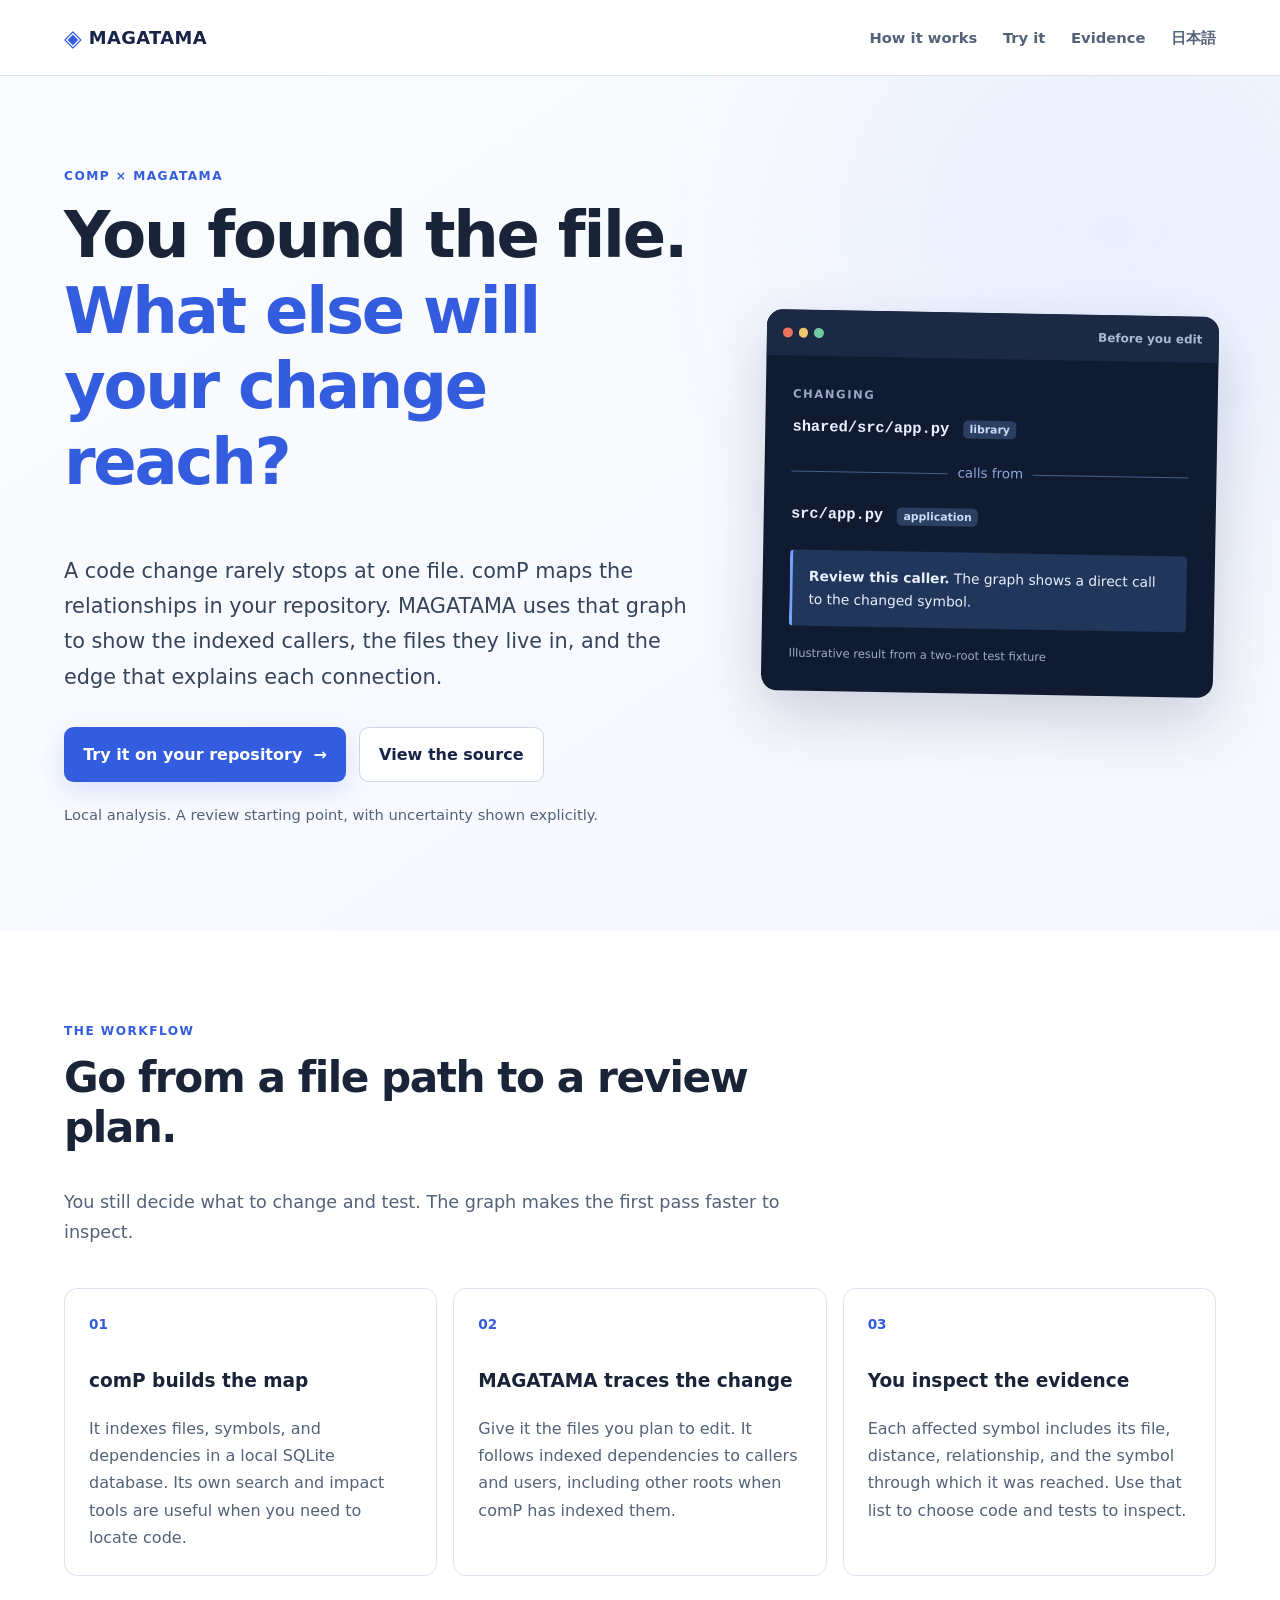
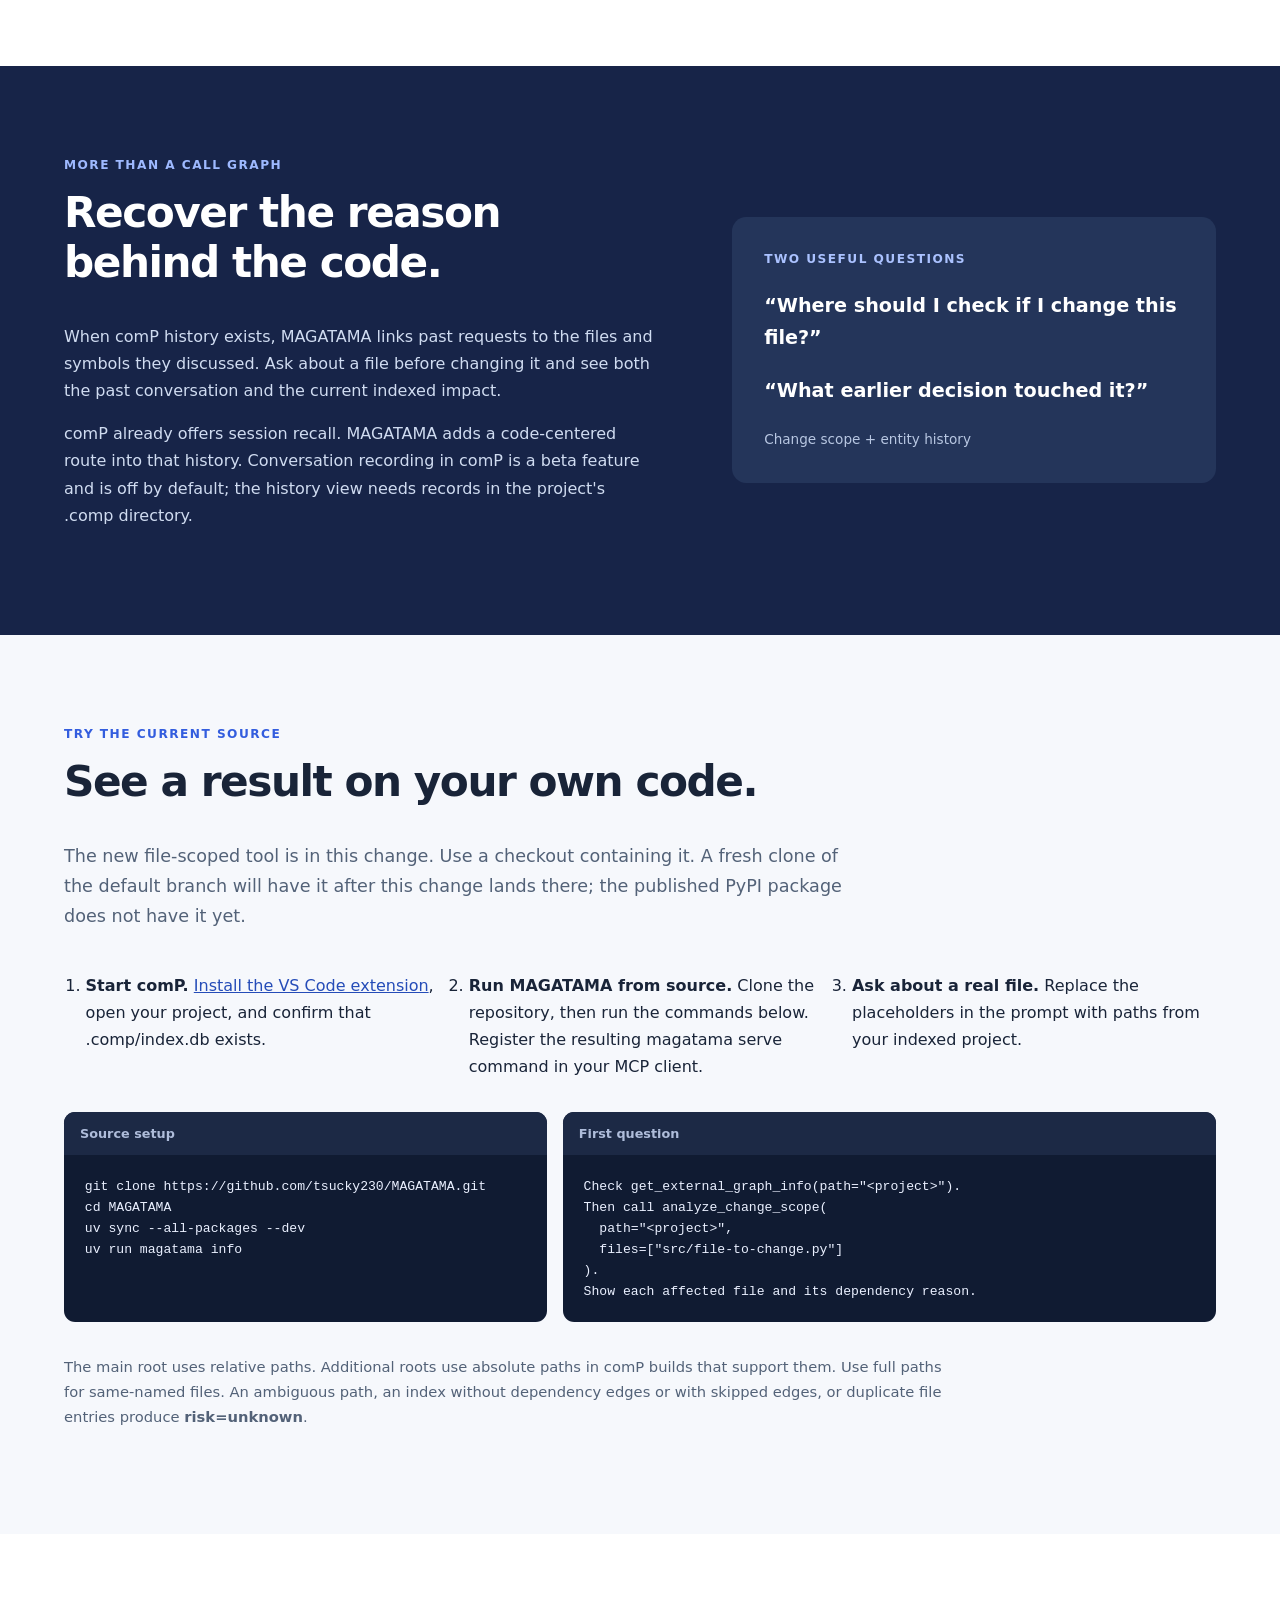
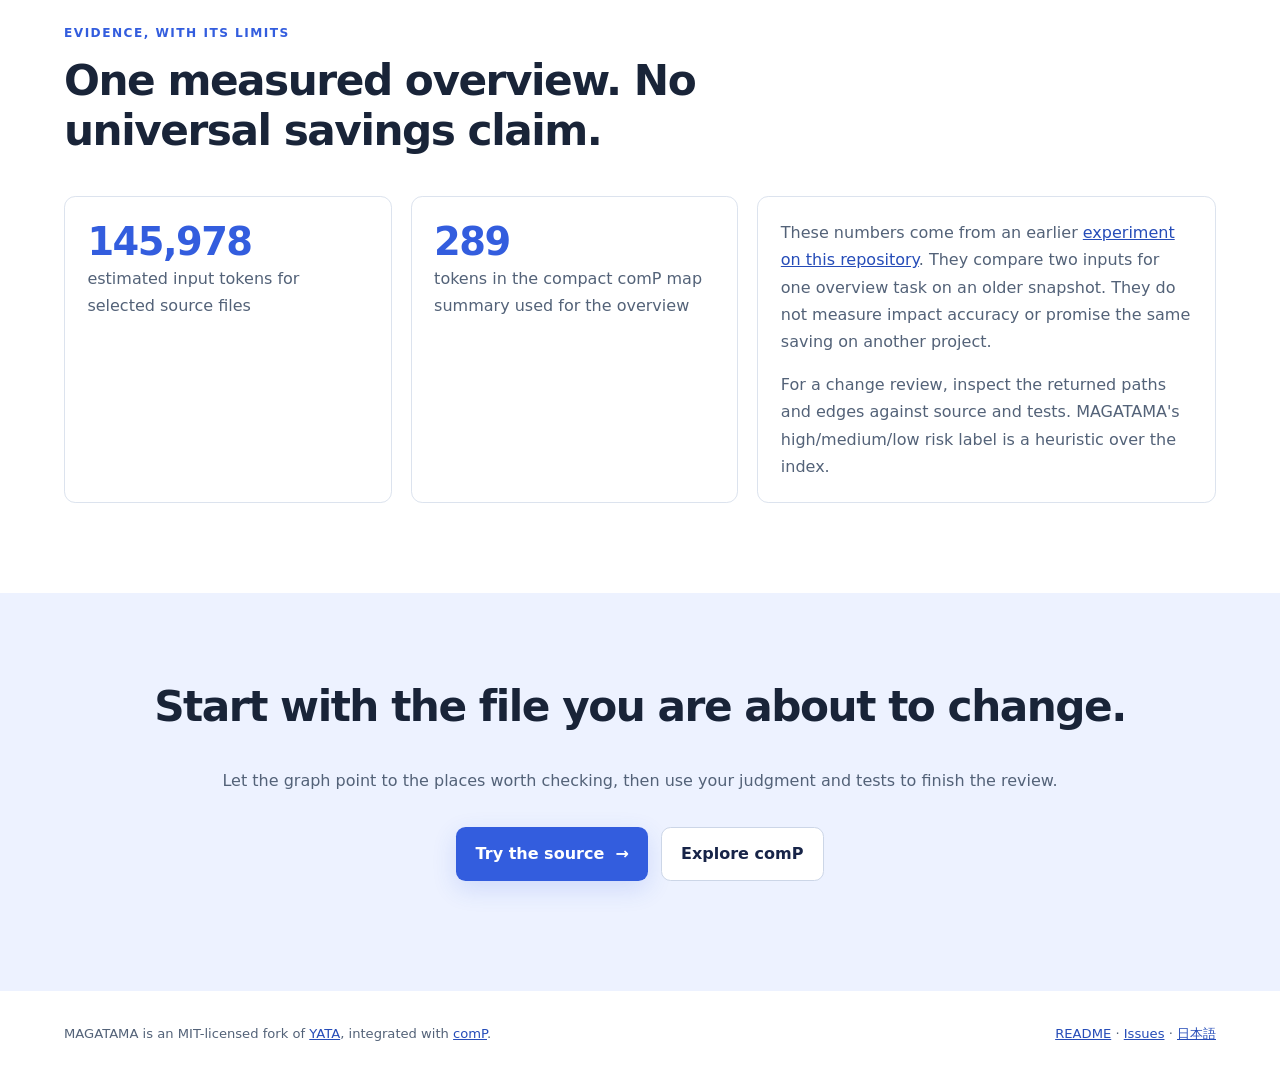
==== docs/index.html @ 5269b9b8 "feat: add comP change scope analysis and value-focused docs" ====
<!doctype html>
<html lang="en">
<head>
  <meta charset="utf-8">
  <meta name="viewport" content="width=device-width, initial-scale=1">
  <meta name="description" content="Use comP's code graph with MAGATAMA to see where a file change may reach, why it matters, and what to inspect next.">
  <title>MAGATAMA — Know where a code change reaches</title>
  <link rel="stylesheet" href="site.css">
</head>
<body>
  <a class="skip" href="#main">Skip to content</a>
  <header class="site-header">
    <a class="brand" href="index.html" aria-label="MAGATAMA home"><span class="brand-mark">◈</span> MAGATAMA</a>
    <nav aria-label="Main navigation">
      <a href="#how">How it works</a>
      <a href="#try">Try it</a>
      <a href="#evidence">Evidence</a>
      <a href="index_ja.html" lang="ja">日本語</a>
    </nav>
  </header>

  <main id="main">
    <section class="hero">
      <div class="hero-copy">
        <p class="eyebrow">comP × MAGATAMA</p>
        <h1>You found the file.<br><span>What else will your change reach?</span></h1>
        <p class="lead">A code change rarely stops at one file. comP maps the relationships in your repository. MAGATAMA uses that graph to show the indexed callers, the files they live in, and the edge that explains each connection.</p>
        <div class="actions">
          <a class="button primary" href="#try">Try it on your repository <span aria-hidden="true">→</span></a>
          <a class="button secondary" href="https://github.com/tsucky230/MAGATAMA">View the source</a>
        </div>
        <p class="quiet">Local analysis. A review starting point, with uncertainty shown explicitly.</p>
      </div>
      <div class="hero-visual" aria-label="Example change scope result">
        <div class="terminal-bar"><span></span><span></span><span></span><strong>Before you edit</strong></div>
        <div class="terminal-content">
          <p class="terminal-label">Changing</p>
          <p class="path">shared/src/app.py <span class="tag">library</span></p>
          <div class="connector"><span></span> calls from <span></span></div>
          <p class="path">src/app.py <span class="tag">application</span></p>
          <div class="result-note"><strong>Review this caller.</strong> The graph shows a direct call to the changed symbol.</div>
        </div>
        <p class="visual-caption">Illustrative result from a two-root test fixture</p>
      </div>
    </section>

    <section class="section" id="how">
      <div class="section-heading">
        <p class="eyebrow">The workflow</p>
        <h2>Go from a file path to a review plan.</h2>
        <p>You still decide what to change and test. The graph makes the first pass faster to inspect.</p>
      </div>
      <div class="steps">
        <article class="step"><span class="step-number">01</span><h3>comP builds the map</h3><p>It indexes files, symbols, and dependencies in a local SQLite database. Its own search and impact tools are useful when you need to locate code.</p></article>
        <article class="step"><span class="step-number">02</span><h3>MAGATAMA traces the change</h3><p>Give it the files you plan to edit. It follows indexed dependencies to callers and users, including other roots when comP has indexed them.</p></article>
        <article class="step"><span class="step-number">03</span><h3>You inspect the evidence</h3><p>Each affected symbol includes its file, distance, relationship, and the symbol through which it was reached. Use that list to choose code and tests to inspect.</p></article>
      </div>
    </section>

    <section class="section story">
      <div>
        <p class="eyebrow">More than a call graph</p>
        <h2>Recover the reason behind the code.</h2>
        <p>When comP history exists, MAGATAMA links past requests to the files and symbols they discussed. Ask about a file before changing it and see both the past conversation and the current indexed impact.</p>
        <p>comP already offers session recall. MAGATAMA adds a code-centered route into that history. Conversation recording in comP is a beta feature and is off by default; the history view needs records in the project's .comp directory.</p>
      </div>
      <div class="story-card">
        <p class="small-label">Two useful questions</p>
        <blockquote>“Where should I check if I change this file?”</blockquote>
        <blockquote>“What earlier decision touched it?”</blockquote>
        <p class="story-foot">Change scope + entity history</p>
      </div>
    </section>

    <section class="section try" id="try">
      <div class="section-heading">
        <p class="eyebrow">Try the current source</p>
        <h2>See a result on your own code.</h2>
        <p>The new file-scoped tool is in this change. Use a checkout containing it. A fresh clone of the default branch will have it after this change lands there; the published PyPI package does not have it yet.</p>
      </div>
      <ol class="try-list">
        <li><strong>Start comP.</strong> <a href="https://github.com/tsucky230/comP#installation--setup-3-steps">Install the VS Code extension</a>, open your project, and confirm that .comp/index.db exists.</li>
        <li><strong>Run MAGATAMA from source.</strong> Clone the repository, then run the commands below. Register the resulting magatama serve command in your MCP client.</li>
        <li><strong>Ask about a real file.</strong> Replace the placeholders in the prompt with paths from your indexed project.</li>
      </ol>
      <div class="code-grid">
        <div class="code-panel"><p>Source setup</p><pre><code>git clone https://github.com/tsucky230/MAGATAMA.git
cd MAGATAMA
uv sync --all-packages --dev
uv run magatama info</code></pre></div>
        <div class="code-panel"><p>First question</p><pre><code>Check get_external_graph_info(path="&lt;project&gt;").
Then call analyze_change_scope(
  path="&lt;project&gt;",
  files=["src/file-to-change.py"]
).
Show each affected file and its dependency reason.</code></pre></div>
      </div>
      <p class="note">The main root uses relative paths. Additional roots use absolute paths in comP builds that support them. Use full paths for same-named files. An ambiguous path, an index without dependency edges or with skipped edges, or duplicate file entries produce <strong>risk=unknown</strong>.</p>
    </section>

    <section class="section evidence" id="evidence">
      <div class="section-heading">
        <p class="eyebrow">Evidence, with its limits</p>
        <h2>One measured overview. No universal savings claim.</h2>
      </div>
      <div class="evidence-grid">
        <div class="metric"><strong>145,978</strong><span>estimated input tokens for selected source files</span></div>
        <div class="metric"><strong>289</strong><span>tokens in the compact comP map summary used for the overview</span></div>
        <div class="evidence-copy"><p>These numbers come from an earlier <a href="https://github.com/tsucky230/MAGATAMA/blob/main/OVERVIEW.md">experiment on this repository</a>. They compare two inputs for one overview task on an older snapshot. They do not measure impact accuracy or promise the same saving on another project.</p><p>For a change review, inspect the returned paths and edges against source and tests. MAGATAMA's high/medium/low risk label is a heuristic over the index.</p></div>
      </div>
    </section>

    <section class="section final-cta">
      <h2>Start with the file you are about to change.</h2>
      <p>Let the graph point to the places worth checking, then use your judgment and tests to finish the review.</p>
      <div class="actions"><a class="button primary" href="#try">Try the source <span aria-hidden="true">→</span></a><a class="button secondary" href="https://github.com/tsucky230/comP">Explore comP</a></div>
    </section>
  </main>

  <footer>
    <p>MAGATAMA is an MIT-licensed fork of <a href="https://github.com/nahisaho/YATA">YATA</a>, integrated with <a href="https://github.com/tsucky230/comP">comP</a>.</p>
    <p><a href="https://github.com/tsucky230/MAGATAMA/blob/main/README.md">README</a> · <a href="https://github.com/tsucky230/MAGATAMA/issues">Issues</a> · <a href="index_ja.html" lang="ja">日本語</a></p>
  </footer>
</body>
</html>
---- docs/site.css ----
:root {
  color-scheme: light;
  --ink: #192438;
  --muted: #536278;
  --line: #dce3ee;
  --paper: #f6f8fc;
  --blue: #335dde;
  --navy: #172448;
  --accent: #eb735d;
  font-family: "Inter", "Noto Sans JP", "Yu Gothic", system-ui, sans-serif;
}

* { box-sizing: border-box; }
html { scroll-behavior: smooth; }
body { margin: 0; background: #fff; color: var(--ink); line-height: 1.7; }
a { color: #254cb8; }
a:focus-visible, button:focus-visible { outline: 3px solid var(--accent); outline-offset: 3px; }
.skip { position: absolute; left: -9999px; top: 0; z-index: 10; padding: .7rem 1rem; background: #fff; }
.skip:focus { left: 1rem; }
.site-header, main > section, footer { padding-left: max(5vw, calc((100vw - 1180px) / 2)); padding-right: max(5vw, calc((100vw - 1180px) / 2)); }
.site-header { min-height: 76px; display: flex; justify-content: space-between; align-items: center; gap: 1rem; border-bottom: 1px solid var(--line); }
.brand { color: var(--navy); font-weight: 800; letter-spacing: .02em; text-decoration: none; font-size: 1.12rem; white-space: nowrap; }
.brand-mark { color: var(--blue); font-size: 1.45rem; vertical-align: -.08em; }
nav { display: flex; flex-wrap: wrap; gap: clamp(.8rem, 2vw, 2rem); }
nav a { color: var(--muted); font-size: .92rem; font-weight: 650; text-decoration: none; }
nav a:hover { color: var(--blue); }
h1, h2, h3, p { margin-top: 0; }
h1, h2 { letter-spacing: -.035em; line-height: 1.18; }
h1 { font-size: clamp(2.6rem, 5vw, 4.8rem); max-width: 800px; }
h1 span { color: var(--blue); }
h2 { font-size: clamp(2rem, 3.3vw, 3.3rem); }
h3 { font-size: 1.16rem; }
.eyebrow, .small-label { color: var(--blue); font-weight: 800; text-transform: uppercase; letter-spacing: .12em; font-size: .76rem; }
.hero { display: grid; grid-template-columns: 1.17fr .83fr; gap: clamp(2rem, 5vw, 5rem); align-items: center; padding-top: clamp(4rem, 7vw, 7rem); padding-bottom: clamp(4rem, 7vw, 7rem); background: radial-gradient(circle at 87% 18%, #e8efff, transparent 36%), linear-gradient(145deg, #fbfcff, #f4f7fe); }
.lead { color: #35445b; font-size: clamp(1.08rem, 1.65vw, 1.3rem); max-width: 640px; }
.actions { display: flex; gap: .8rem; flex-wrap: wrap; margin: 2rem 0 1.25rem; }
.button { display: inline-flex; align-items: center; gap: .7rem; padding: .8rem 1.2rem; border-radius: .6rem; font-weight: 750; text-decoration: none; }
.button.primary { background: var(--blue); color: white; box-shadow: 0 8px 24px #335dde29; }
.button.primary:hover { background: #2548b8; }
.button.secondary { background: white; color: var(--navy); border: 1px solid #ccd6e7; }
.quiet, .visual-caption, .note { color: var(--muted); font-size: .92rem; }
.hero-visual { background: #101b32; color: #e9f0ff; border-radius: 1rem; box-shadow: 0 24px 60px #17244830; overflow: hidden; transform: rotate(1deg); }
.terminal-bar { display: flex; align-items: center; gap: .38rem; padding: .8rem 1rem; background: #1c2945; }
.terminal-bar span { width: .6rem; height: .6rem; border-radius: 50%; background: #eb735d; }
.terminal-bar span:nth-child(2) { background: #f3c56a; }
.terminal-bar span:nth-child(3) { background: #70caa2; }
.terminal-bar strong { margin-left: auto; color: #abb9d2; font-size: .75rem; font-weight: 650; }
.terminal-content { padding: 1.8rem 1.7rem 1.1rem; }
.terminal-label { color: #97a8c6; text-transform: uppercase; font-weight: 800; font-size: .72rem; letter-spacing: .14em; }
.path { overflow-wrap: anywhere; font: 650 clamp(.85rem, 1.2vw, 1rem)/1.5 ui-monospace, SFMono-Regular, Consolas, monospace; }
.tag { margin-left: .3rem; padding: .15rem .4rem; border-radius: .3rem; background: #2b3f63; color: #c9d9fa; font: 650 .68rem/1.4 system-ui, sans-serif; white-space: nowrap; }
.connector { display: flex; gap: .6rem; align-items: center; margin: 1.3rem 0; color: #8da6d9; font-size: .84rem; }
.connector span { height: 1px; flex: 1; background: #46618c; }
.result-note { margin-top: 1.5rem; padding: .9rem 1rem; background: #20365a; border-left: 3px solid #77a2ff; border-radius: .25rem; font-size: .86rem; }
.visual-caption { padding: 0 1.7rem 1rem; color: #9eadc8; font-size: .72rem; }
.section { padding-top: clamp(4rem, 7vw, 7rem); padding-bottom: clamp(4rem, 7vw, 7rem); }
.section-heading { max-width: 780px; margin-bottom: 2.5rem; }
.section-heading > p:last-child { color: var(--muted); font-size: 1.1rem; }
.steps { display: grid; grid-template-columns: repeat(3, 1fr); gap: 1rem; }
.step { border: 1px solid var(--line); border-radius: .8rem; padding: 1.5rem; background: white; }
.step p { color: var(--muted); margin-bottom: 0; }
.step-number { display: block; color: var(--blue); font-weight: 850; font-size: .85rem; margin-bottom: 1.8rem; }
.story { display: grid; grid-template-columns: 1.1fr .9fr; gap: clamp(2rem, 6vw, 6rem); align-items: center; background: var(--navy); color: white; }
.story > div:first-child p:not(.eyebrow) { color: #d0dcf1; }
.story .eyebrow { color: #9eb9ff; }
.story-card { background: #24355a; padding: 2rem; border-radius: .9rem; }
.story-card .small-label { color: #abc2ff; }
blockquote { margin: 1.25rem 0; font-size: clamp(1.05rem, 1.5vw, 1.35rem); font-weight: 650; }
.story-foot { color: #b8c7e2; font-size: .85rem; margin-bottom: 0; }
.try { background: var(--paper); }
.try-list { display: grid; grid-template-columns: repeat(3, 1fr); gap: 1.2rem; padding-left: 1.35rem; }
.try-list li { padding-right: .5rem; }
.code-grid { display: grid; grid-template-columns: .85fr 1.15fr; gap: 1rem; margin: 2rem 0; }
.code-panel { min-width: 0; background: #101b32; color: #eaf0ff; border-radius: .7rem; overflow: hidden; }
.code-panel > p { padding: .65rem 1rem; margin: 0; background: #1c2945; font-size: .8rem; color: #aebcda; font-weight: 750; }
pre { overflow-x: auto; margin: 0; padding: 1.3rem; font-size: .82rem; line-height: 1.6; }
.note { max-width: 900px; }
.evidence-grid { display: grid; grid-template-columns: 1fr 1fr 1.4fr; gap: 1.2rem; align-items: stretch; }
.metric, .evidence-copy { border: 1px solid var(--line); border-radius: .7rem; padding: 1.4rem; }
.metric strong { display: block; color: var(--blue); font-size: clamp(2rem, 3vw, 3.2rem); line-height: 1.2; letter-spacing: -.04em; }
.metric span, .evidence-copy { color: var(--muted); }
.evidence-copy p:last-child { margin-bottom: 0; }
.final-cta { text-align: center; background: #edf2ff; }
.final-cta p { color: var(--muted); }
.final-cta .actions { justify-content: center; }
footer { display: flex; justify-content: space-between; gap: 2rem; padding-top: 2rem; padding-bottom: 2rem; color: var(--muted); font-size: .82rem; }
footer p { margin: 0; }

@media (max-width: 800px) {
  .hero, .story { grid-template-columns: 1fr; }
  .steps, .try-list { grid-template-columns: 1fr; }
  .code-grid, .evidence-grid { grid-template-columns: 1fr; }
  .hero-visual { transform: none; }
  footer { flex-direction: column; gap: .6rem; }
}
@media (max-width: 560px) {
  .site-header { align-items: flex-start; flex-direction: column; padding-top: .8rem; padding-bottom: .8rem; }
  nav { gap: .65rem 1.2rem; }
  .terminal-content { padding: 1.2rem; }
}
@media (prefers-reduced-motion: reduce) { html { scroll-behavior: auto; } }
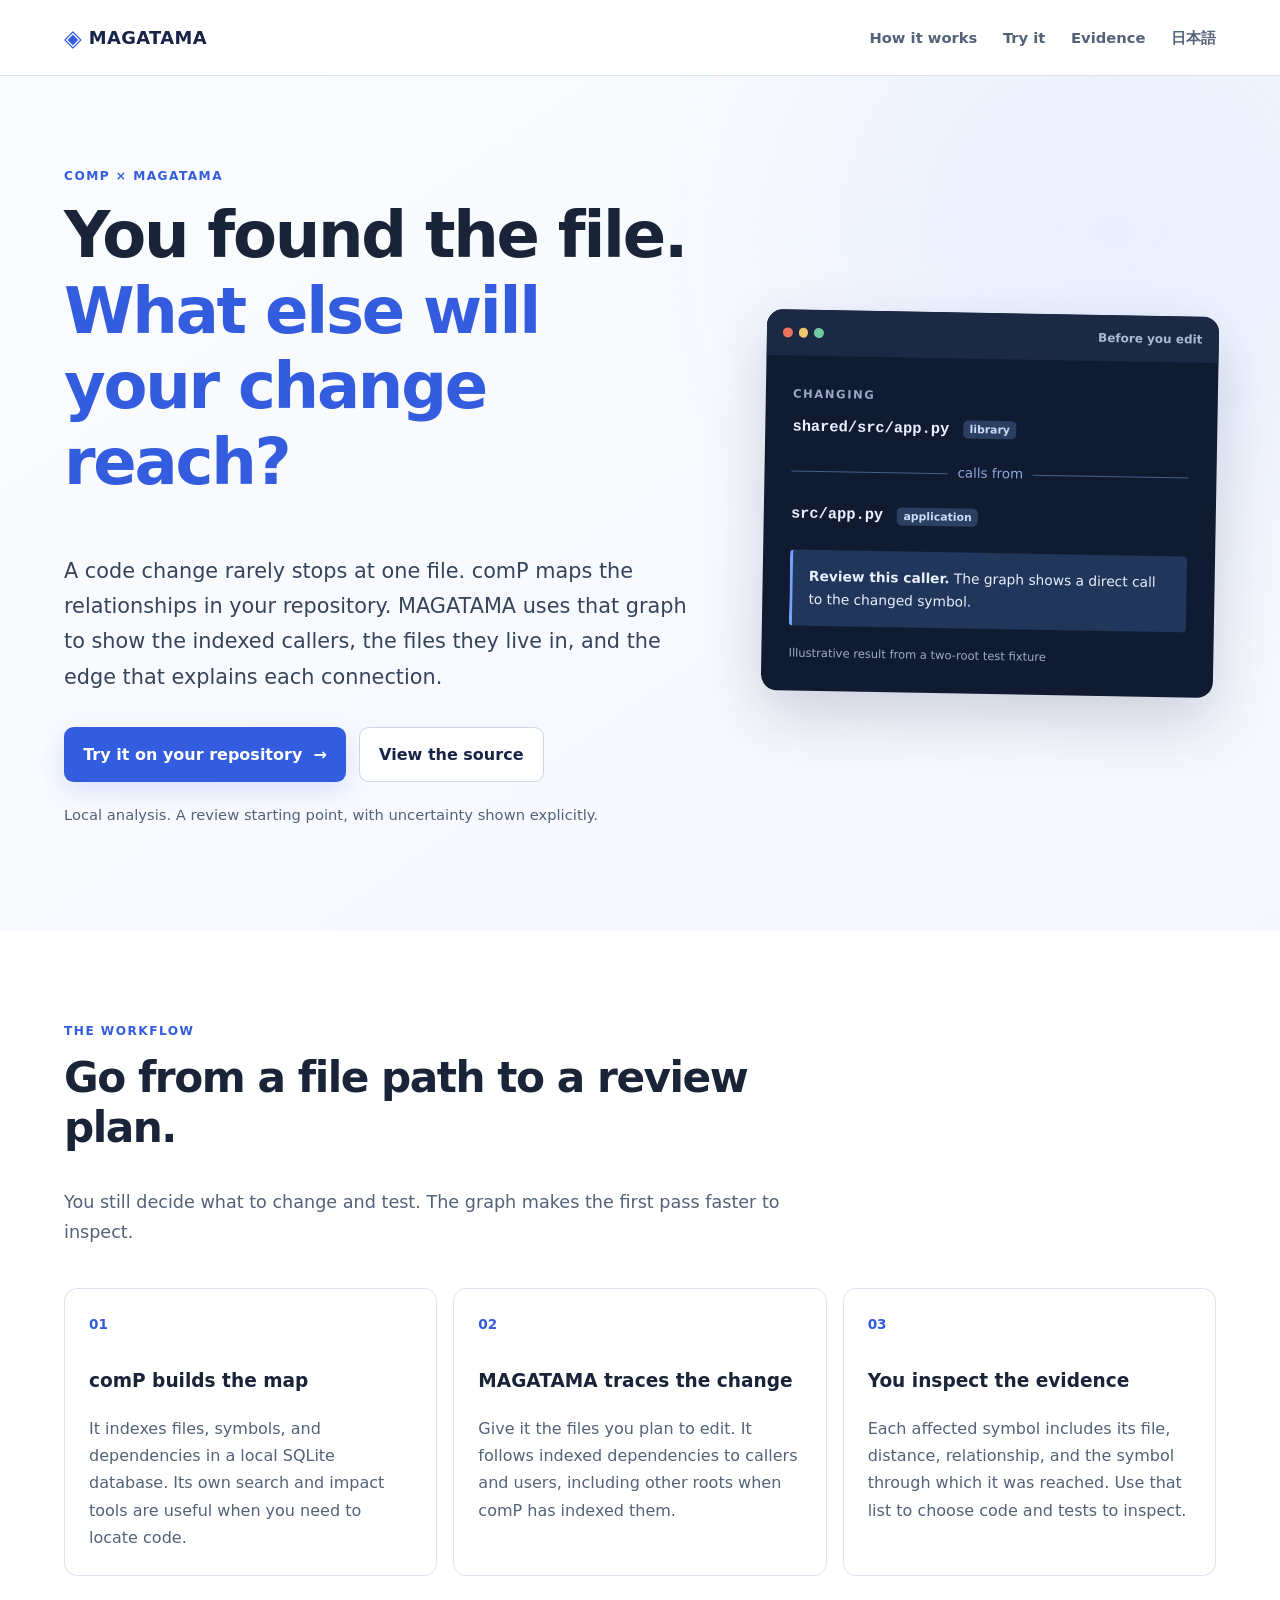
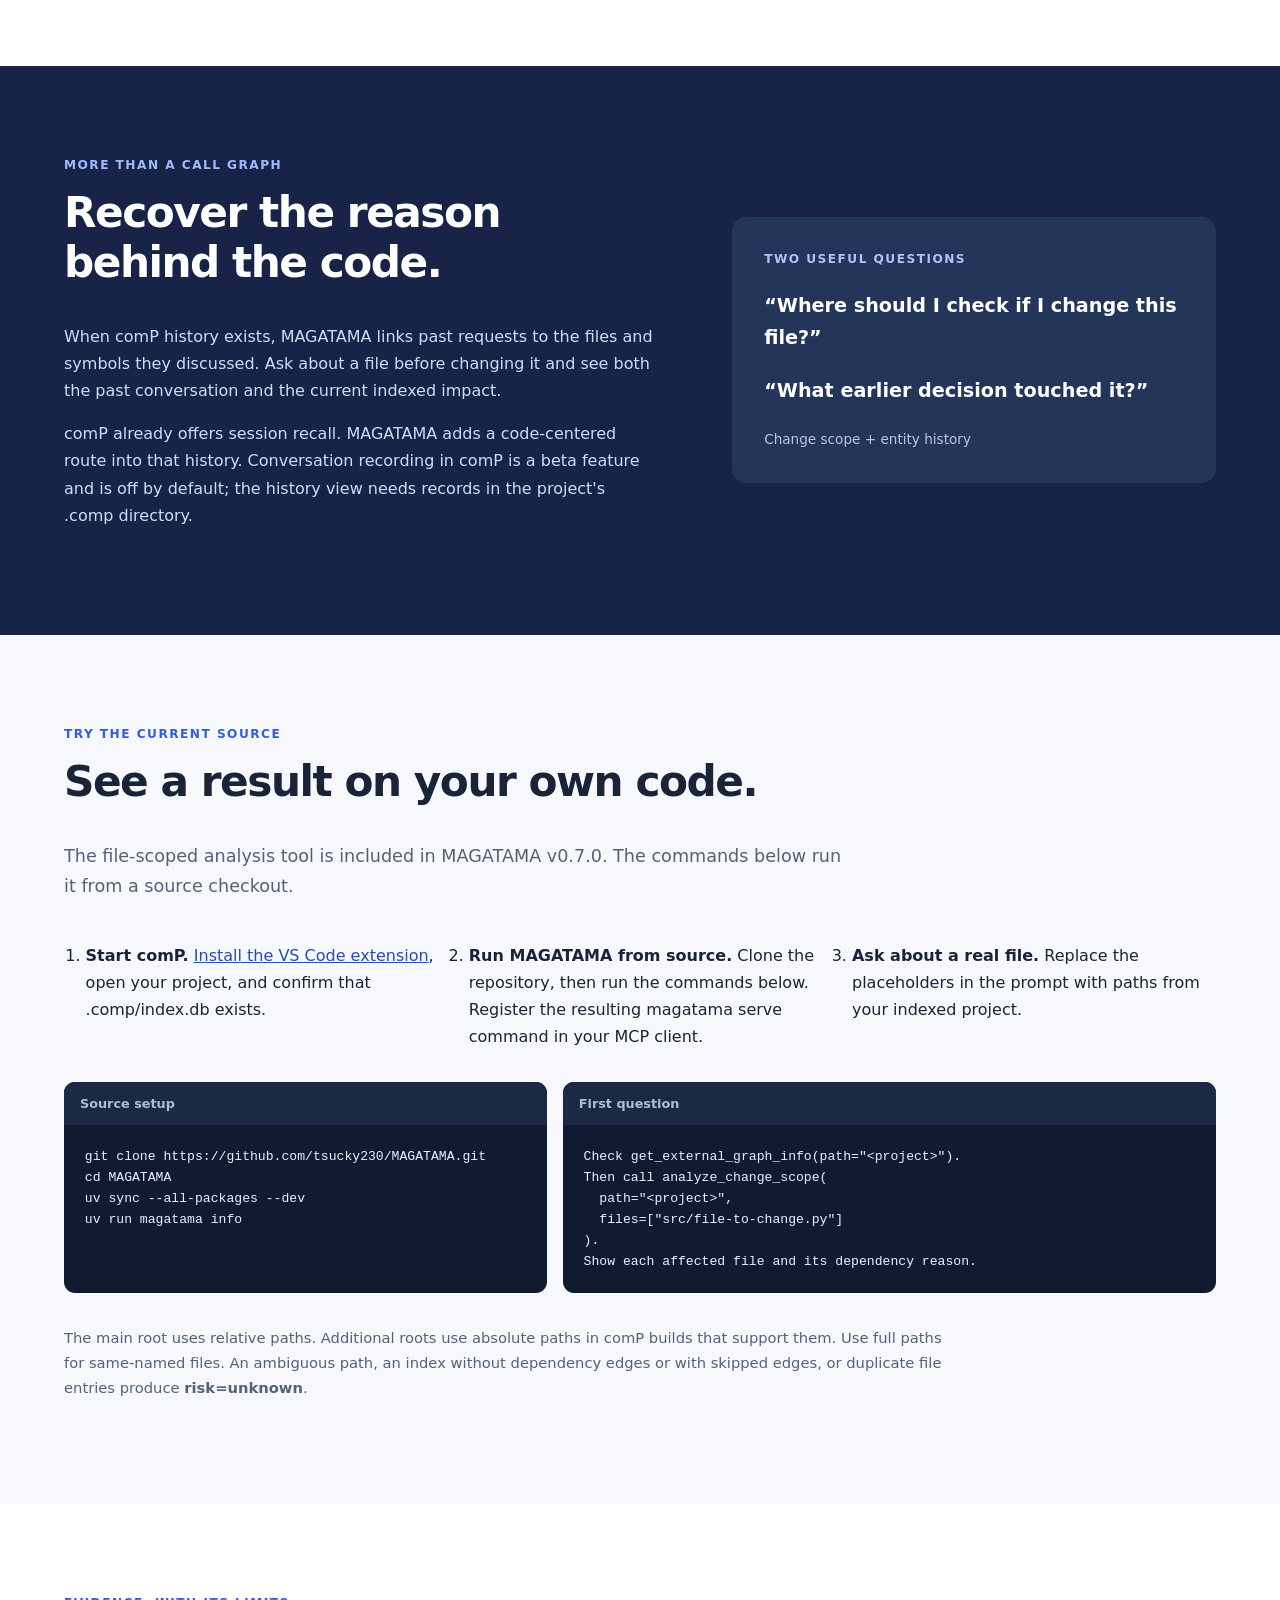
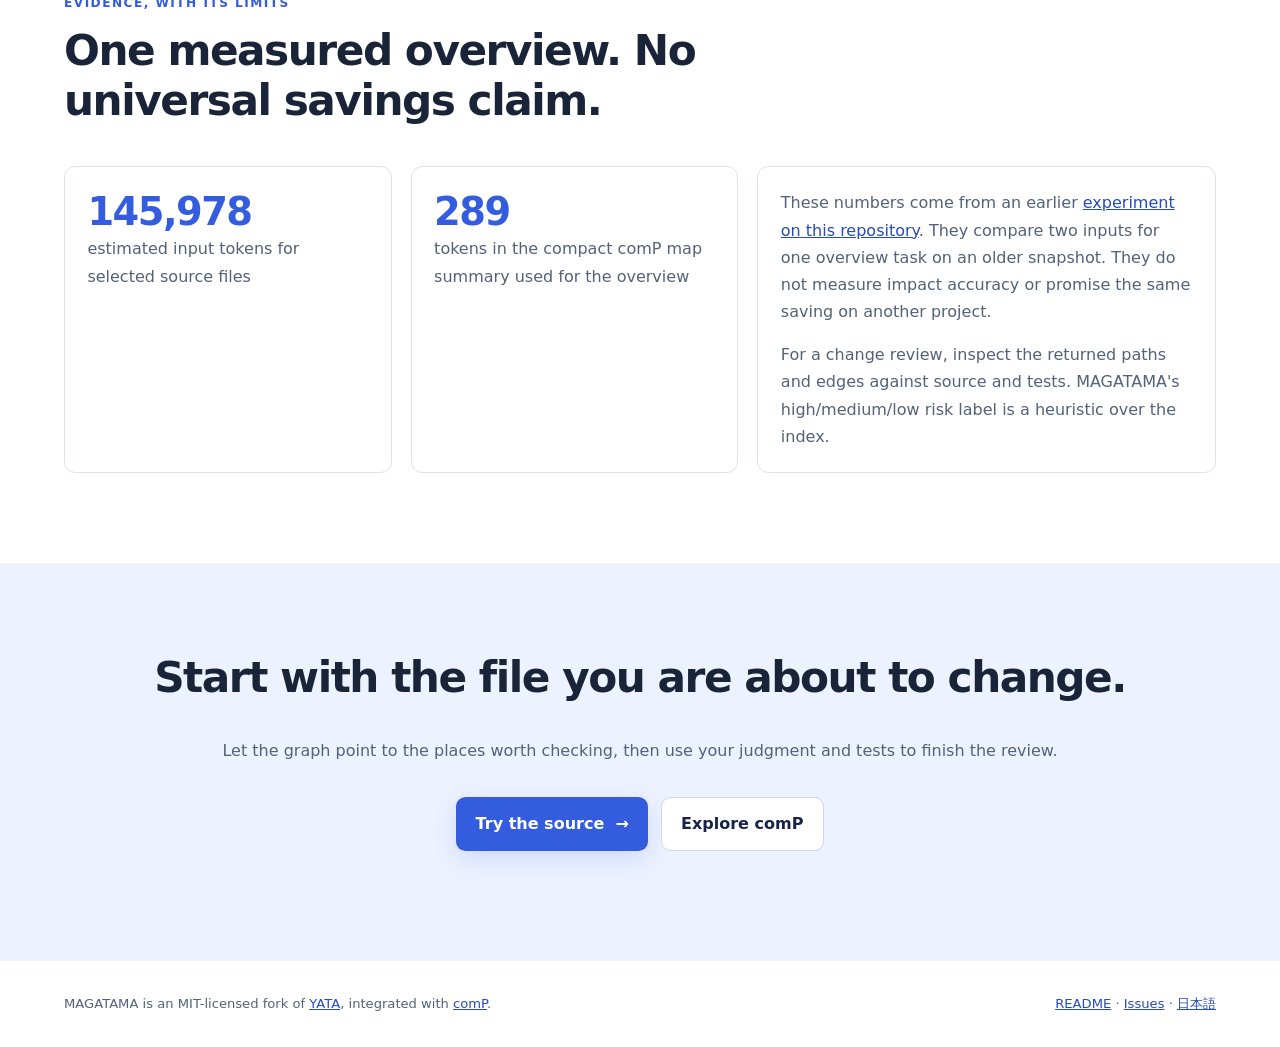
==== commit a88ccdd8: "chore: prepare MAGATAMA v0.7.0 release" ====
--- a/docs/index.html
+++ b/docs/index.html
@@ -76,7 +76,7 @@
       <div class="section-heading">
         <p class="eyebrow">Try the current source</p>
         <h2>See a result on your own code.</h2>
-        <p>The new file-scoped tool is in this change. Use a checkout containing it. A fresh clone of the default branch will have it after this change lands there; the published PyPI package does not have it yet.</p>
+        <p>The file-scoped analysis tool is included in MAGATAMA v0.7.0. The commands below run it from a source checkout.</p>
       </div>
       <ol class="try-list">
         <li><strong>Start comP.</strong> <a href="https://github.com/tsucky230/comP#installation--setup-3-steps">Install the VS Code extension</a>, open your project, and confirm that .comp/index.db exists.</li>
